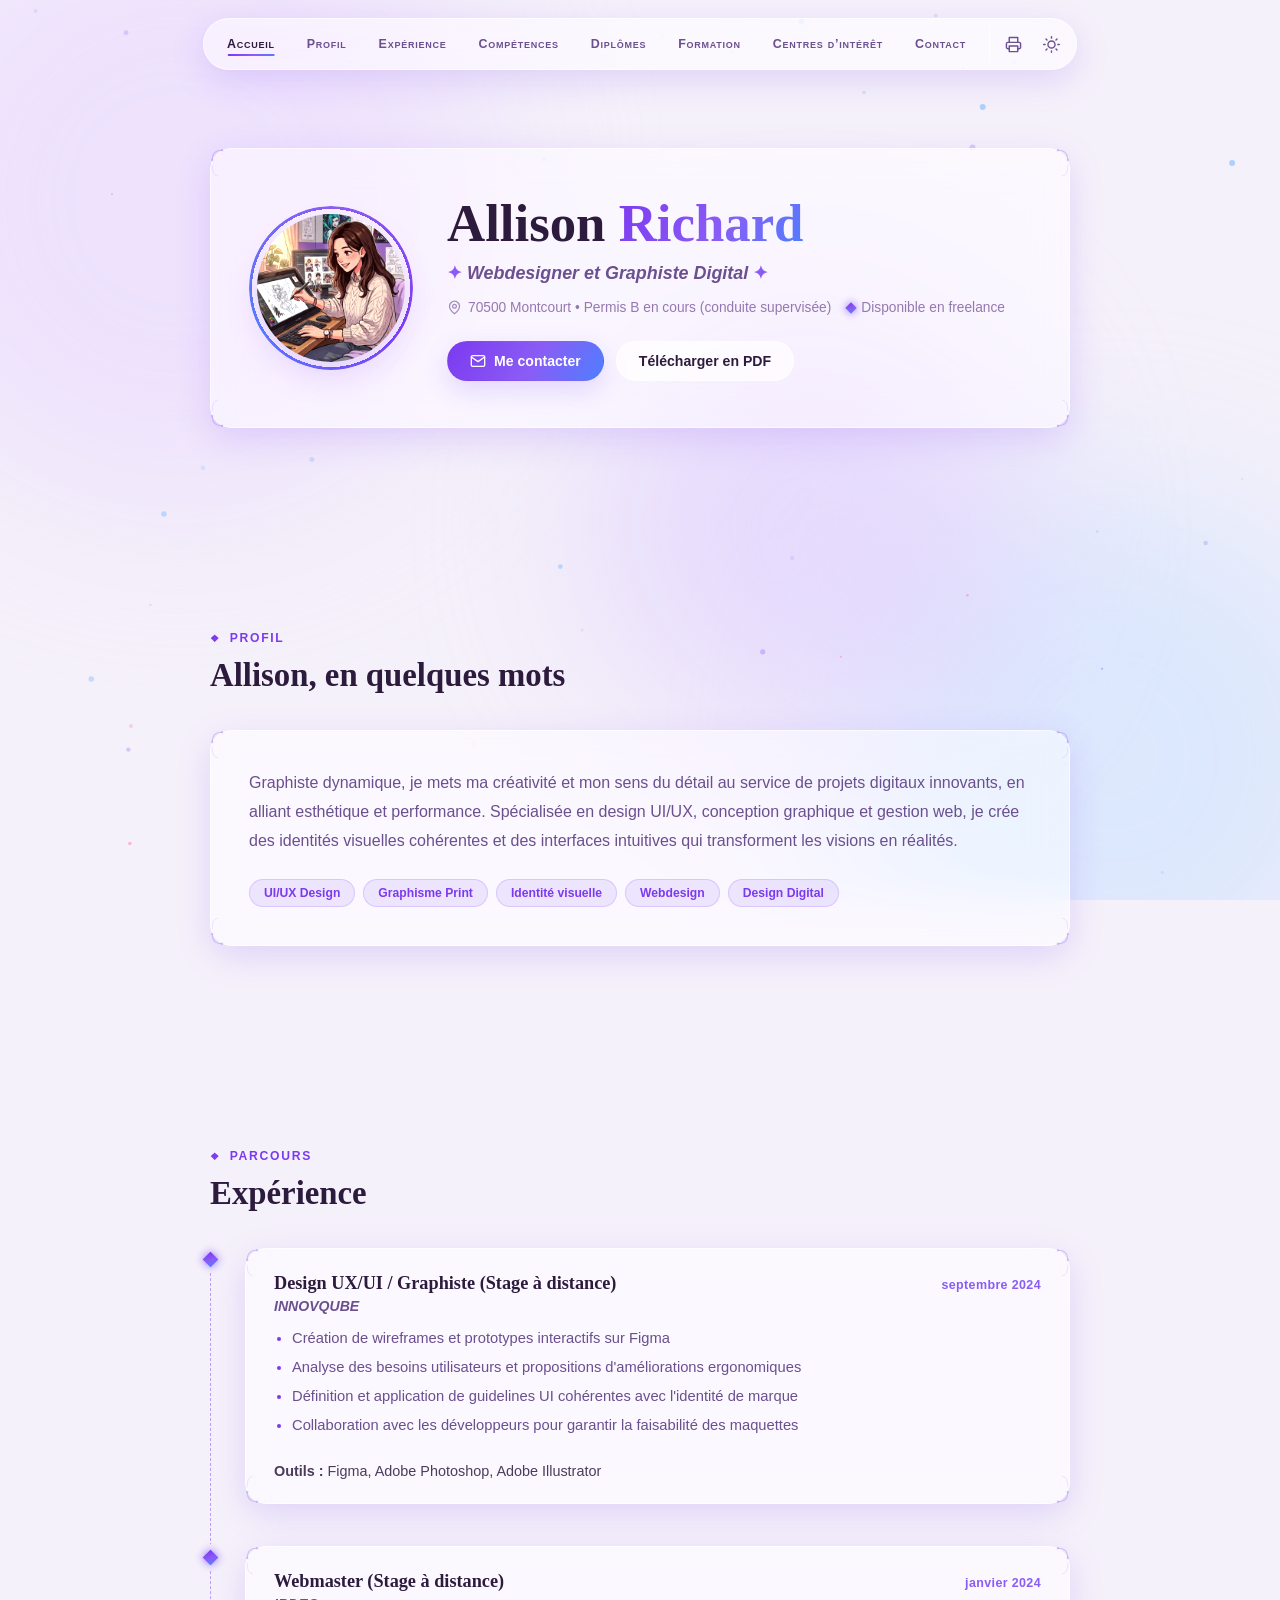
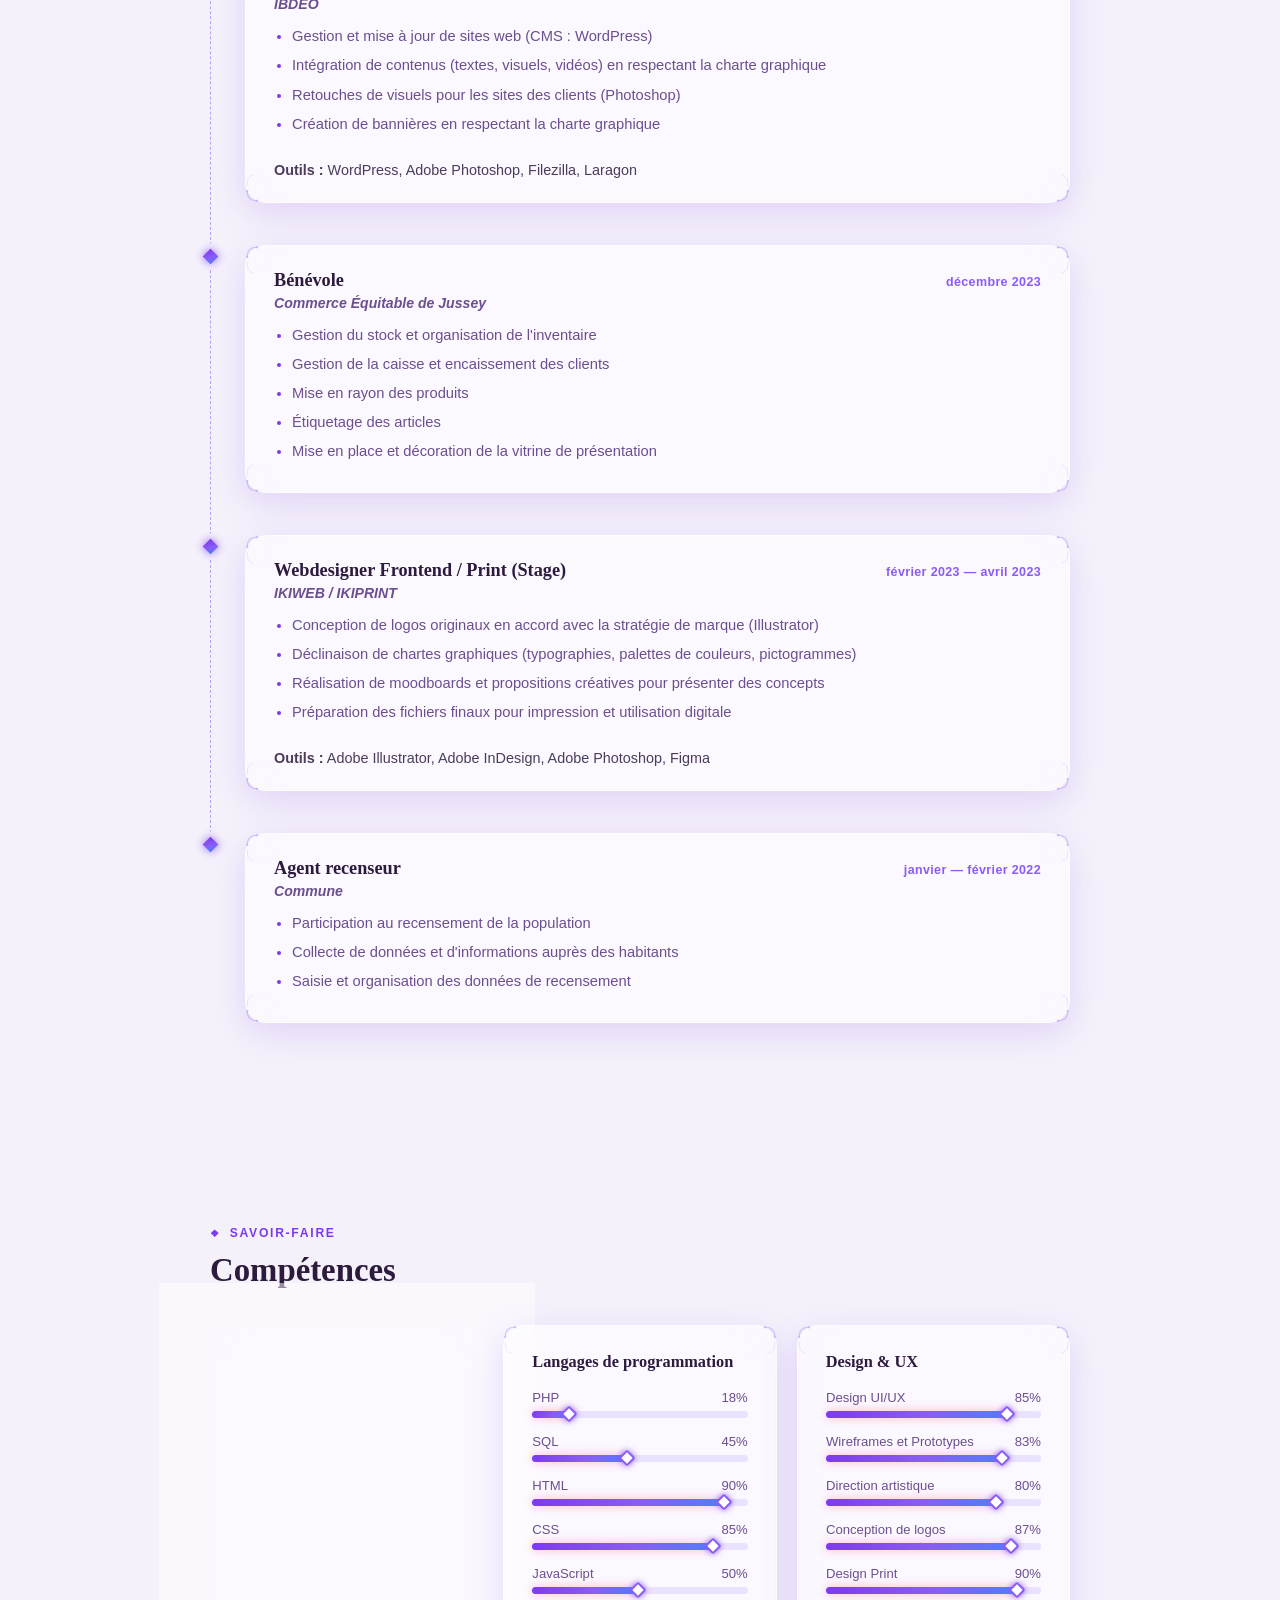
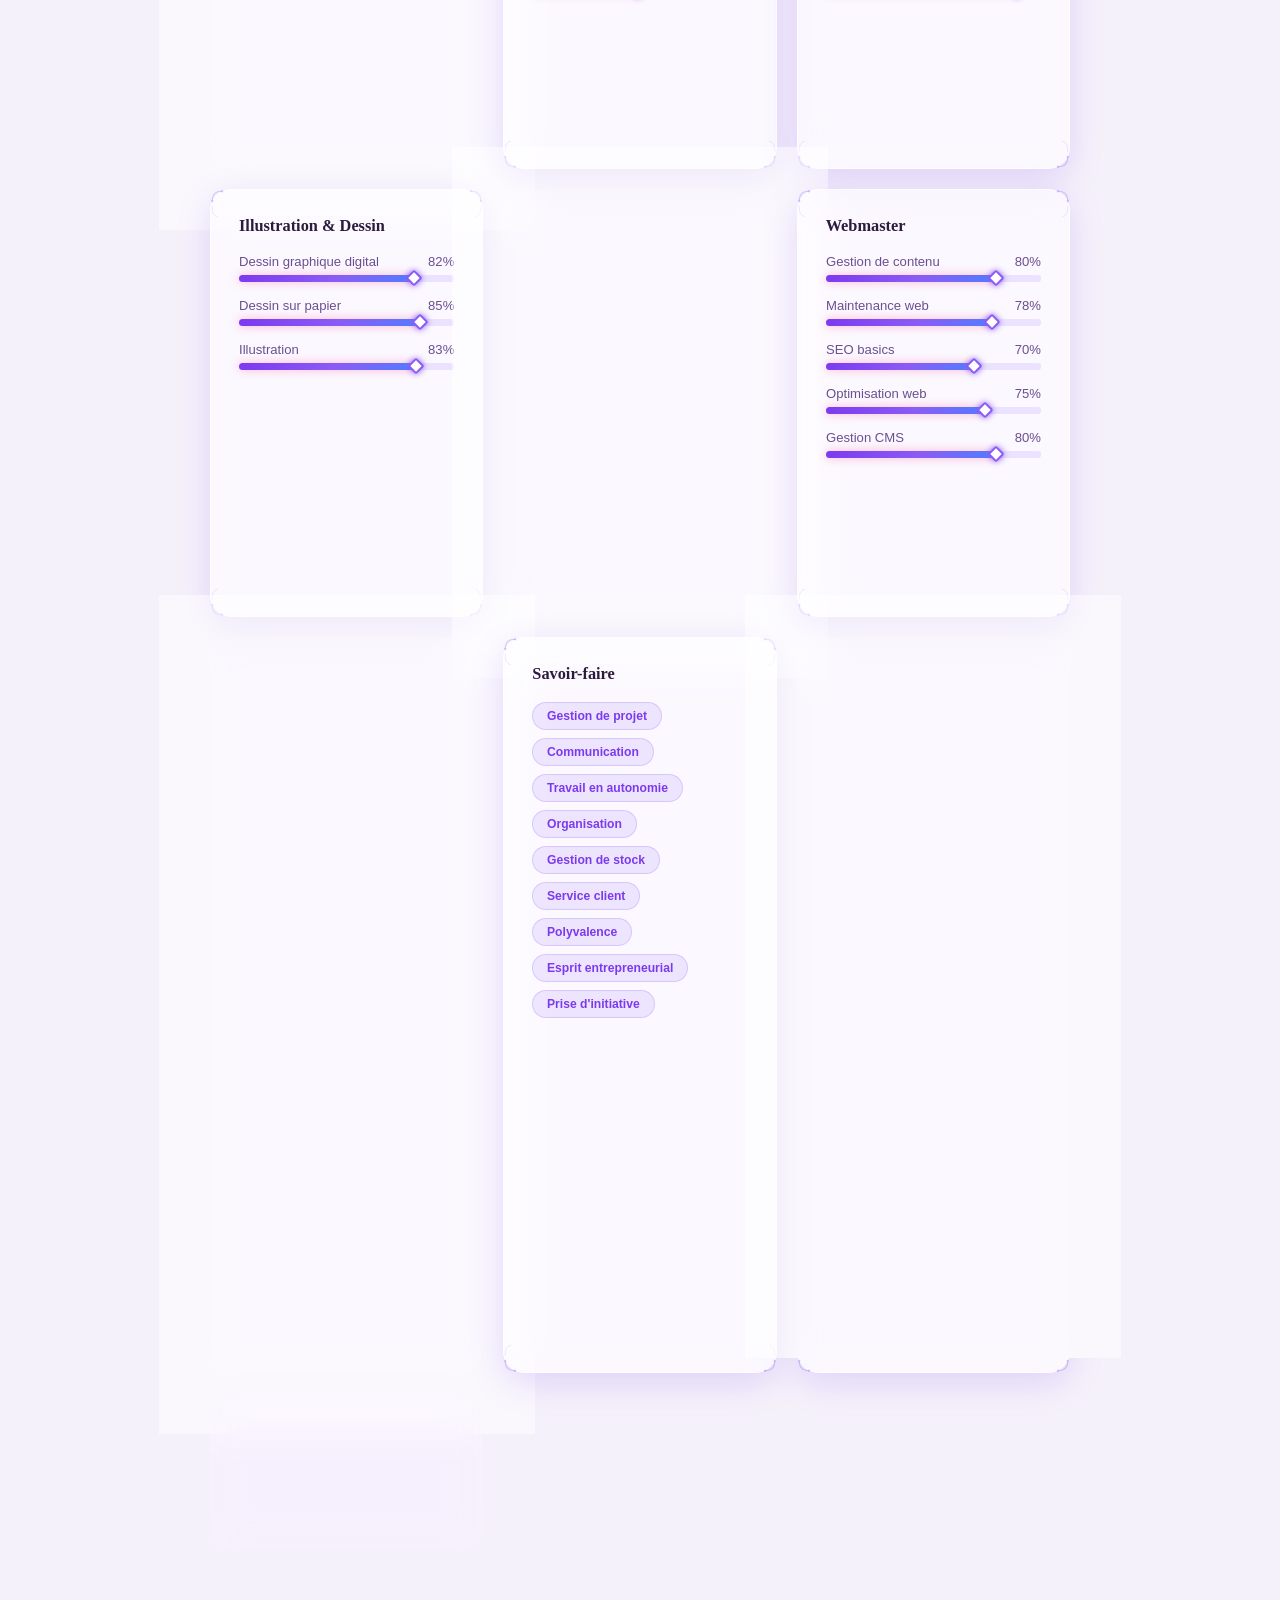
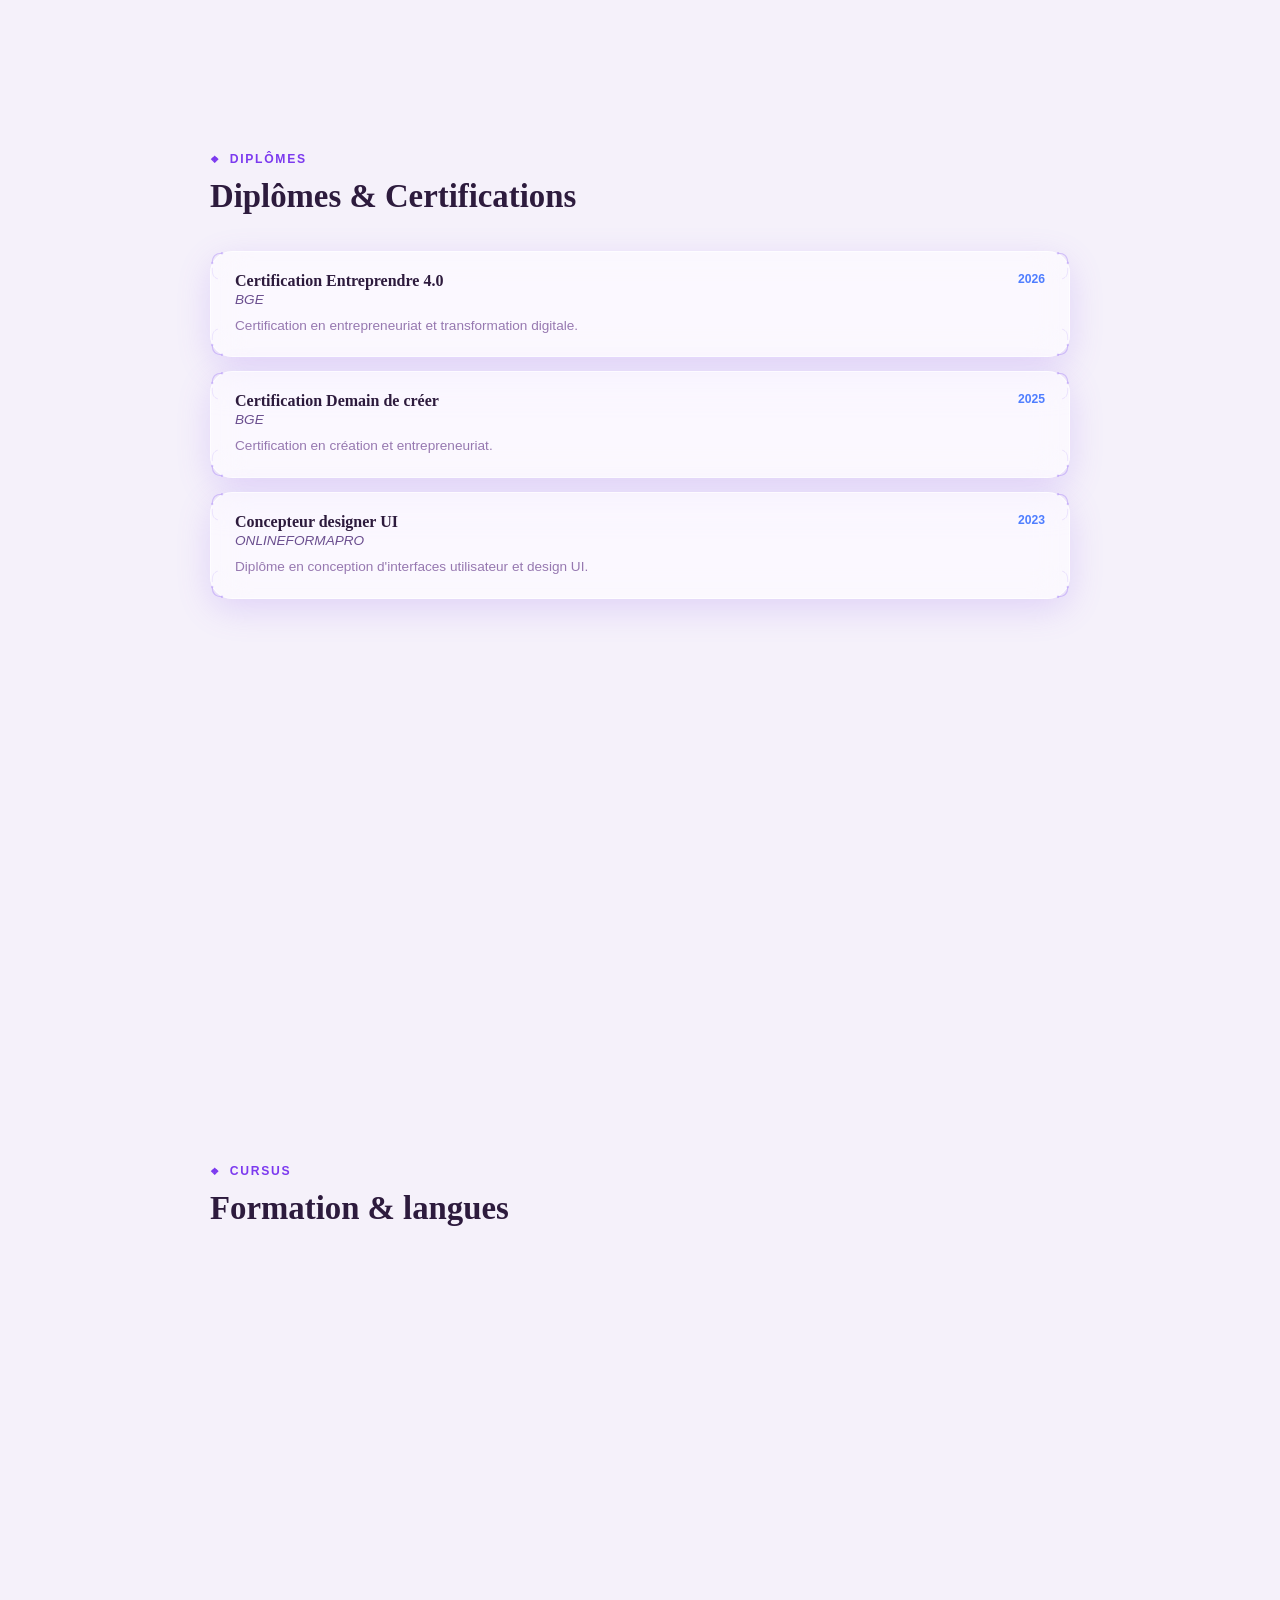
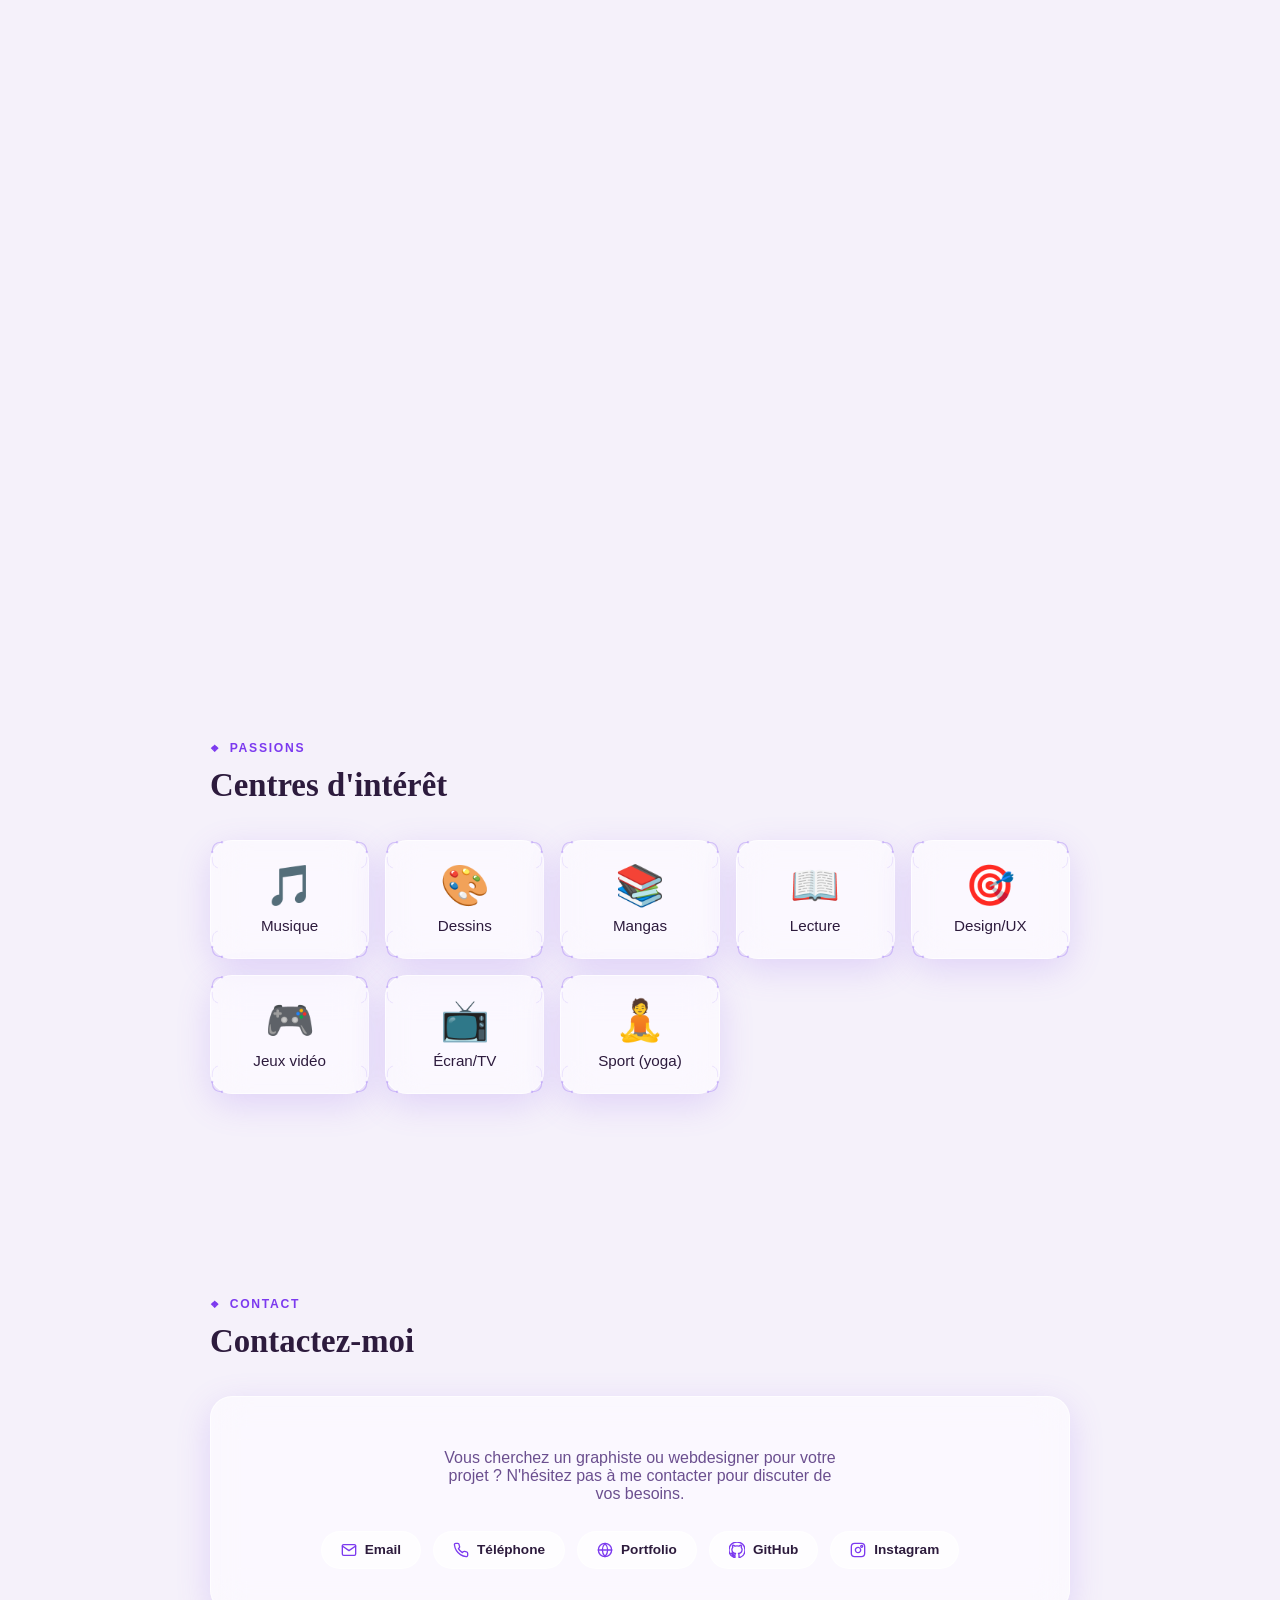
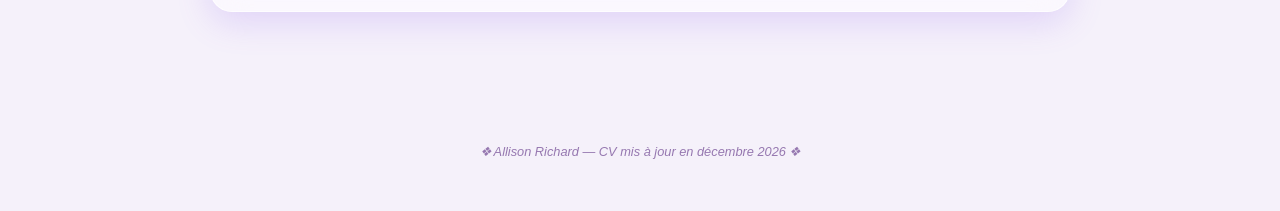
==== CV3/index.html @ 782734fe "Convertir CV3 de sous-module en fichiers normaux Co-Authored-By: Claude Haiku 4.5 <noreply@anthropic" ====
<!DOCTYPE html>
<html lang="fr">
<head>
<meta charset="UTF-8" />
<meta name="viewport" content="width=device-width, initial-scale=1" />
<title>CV — Webdesigner &amp; Graphiste</title>
<link rel="stylesheet" href="style.css" />

<!--
  ============================================================
  COMMENT MODIFIER CE CV
  ============================================================
  Le contenu (nom, titre, expériences, compétences, etc.) se
  trouve dans script.js, tout en haut, dans l'objet CV_DATA.
  Il suffit de remplacer le texte entre guillemets " ".
  Ce fichier index.html ne contient que la structure ;
  les styles sont dans style.css et le comportement dans script.js.
  ============================================================
-->
</head>
<body>

<!-- Motif d'ornement de coin, réutilisé sur chaque panneau -->
<svg width="0" height="0" style="position:absolute" aria-hidden="true">
  <defs>
    <symbol id="flourish" viewBox="0 0 40 40">
      <path d="M3 16 C3 7 7 3 16 3" fill="none" stroke="currentColor" stroke-width="1.4" stroke-linecap="round"></path>
      <path d="M3 23 C3 31 4 35 10 37" fill="none" stroke="currentColor" stroke-width="1" stroke-linecap="round" opacity="0.6"></path>
      <circle cx="16" cy="3" r="1.6" fill="currentColor"></circle>
      <circle cx="3" cy="16" r="1.6" fill="currentColor"></circle>
    </symbol>
  </defs>
</svg>

<div class="bg-scene" aria-hidden="true">
  <div class="blob b1"></div>
  <div class="blob b2"></div>
  <div class="blob b3"></div>
  <canvas id="motes"></canvas>
</div>

<div class="topbar glass">
  <nav aria-label="Navigation du CV">
    <a href="#accueil">Accueil</a>
    <a href="#apropos">Profil</a>
    <a href="#experience">Expérience</a>
    <a href="#competences">Compétences</a>
    <a href="#diplomes">Diplômes</a>
    <a href="#formation">Formation</a>
    <a href="#interets">Centres d’intérêt</a>
    <a href="#contact">Contact</a>
  </nav>
  <div class="tools">
    <button class="icon-btn" id="printBtn" type="button" aria-label="Imprimer / exporter en PDF" title="Imprimer / PDF">
      <svg viewBox="0 0 24 24" fill="none" stroke="currentColor" stroke-width="2" stroke-linecap="round" stroke-linejoin="round"><polyline points="6 9 6 2 18 2 18 9"></polyline><path d="M6 18H4a2 2 0 0 1-2-2v-5a2 2 0 0 1 2-2h16a2 2 0 0 1 2 2v5a2 2 0 0 1-2 2h-2"></path><rect x="6" y="14" width="12" height="8"></rect></svg>
    </button>
    <button class="icon-btn" id="themeBtn" type="button" aria-label="Changer de thème" title="Thème clair / sombre">
      <svg viewBox="0 0 24 24" fill="none" stroke="currentColor" stroke-width="2" stroke-linecap="round" stroke-linejoin="round"><circle cx="12" cy="12" r="5"></circle><line x1="12" y1="1" x2="12" y2="3"></line><line x1="12" y1="21" x2="12" y2="23"></line><line x1="4.22" y1="4.22" x2="5.64" y2="5.64"></line><line x1="18.36" y1="18.36" x2="19.78" y2="19.78"></line><line x1="1" y1="12" x2="3" y2="12"></line><line x1="21" y1="12" x2="23" y2="12"></line><line x1="4.22" y1="19.78" x2="5.64" y2="18.36"></line><line x1="18.36" y1="5.64" x2="19.78" y2="4.22"></line></svg>
    </button>
  </div>
</div>

<main>
  <section id="accueil">
    <div class="hero glass panel" data-reveal></div>
  </section>

  <section id="apropos">
    <p class="eyebrow">Profil</p>
    <h2 class="section-title" id="apropos-title"></h2>
    <div class="about-card glass panel" data-reveal></div>
  </section>

  <section id="experience">
    <p class="eyebrow">Parcours</p>
    <h2 class="section-title">Expérience</h2>
    <div class="timeline" id="experience-list"></div>
  </section>

  <section id="competences">
    <p class="eyebrow">Savoir-faire</p>
    <h2 class="section-title">Compétences</h2>
    <div class="skills-grid" id="skills-grid"></div>
  </section>

  <section id="diplomes">
    <p class="eyebrow">Diplômes</p>
    <h2 class="section-title">Diplômes &amp; Certifications</h2>
    <div id="diplomes-list"></div>
  </section>

  <section id="formation">
    <p class="eyebrow">Cursus</p>
    <h2 class="section-title">Formation &amp; langues</h2>
    <div class="twocol">
      <div id="education-list"></div>
      <div class="lang-card glass panel" data-reveal id="lang-list"></div>
    </div>
  </section>

  <section id="interets">
    <p class="eyebrow">Passions</p>
    <h2 class="section-title">Centres d'intérêt</h2>
    <div class="interets-grid" id="interets-list"></div>
  </section>

  <section id="contact">
    <p class="eyebrow">Contact</p>
    <h2 class="section-title" id="contact-title"></h2>
    <div class="contact-card glass panel" data-reveal>
      <p id="contact-sub"></p>
      <div class="contact-grid" id="contact-grid"></div>
    </div>
  </section>
</main>

<footer id="footer-text"></footer>

<a href="#accueil" id="scrollTopBtn" class="scroll-top glass" aria-label="Retour en haut de page" title="Retour en haut">
  <svg viewBox="0 0 24 24" fill="none" stroke="currentColor" stroke-width="2" stroke-linecap="round" stroke-linejoin="round"><line x1="12" y1="19" x2="12" y2="5"></line><polyline points="5 12 12 5 19 12"></polyline></svg>
</a>

<script src="script.js"></script>
</body>
</html>
---- CV3/style.css ----
/* ============================================================
   CV3 — glassmorphism façon écran de personnage (RPG élégant),
   ciel peint crépusculaire, ornements filigranés.
   Même famille de couleurs rose / bleu / violet que le CV
   d'origine, thèmes clair (aube) et sombre (crépuscule).
   ============================================================ */

* { box-sizing: border-box; }
html { scroll-behavior: smooth; }
@media (prefers-reduced-motion: reduce) {
  html { scroll-behavior: auto; }
  * { animation-duration: 0.01ms !important; animation-iteration-count: 1 !important; transition-duration: 0.01ms !important; }
}

:root {
  --font-display: "Bodoni MT", "Didot", "Big Caslon", "Georgia", "Times New Roman", serif;
  --font-body: "Segoe UI", "Optima", "Candara", "Helvetica Neue", sans-serif;

  --bg-base: #f5f1fa;
  --bg-blob-pink: #e8d5ff;
  --bg-blob-blue: #c8e0ff;
  --bg-blob-violet: #dcc9ff;

  --glass-bg: rgba(255, 255, 255, 0.5);
  --glass-bg-strong: rgba(255, 255, 255, 0.72);
  --glass-border: rgba(255, 255, 255, 0.65);
  --glass-shadow: rgba(138, 92, 245, 0.2);
  --ornament: rgba(138, 92, 245, 0.55);

  --text: #2d1b3d;
  --text-soft: #6b4f8f;
  --text-faint: #9678b0;

  --accent-pink: #8a5cf5;
  --accent-violet: #7c3aef;
  --accent-blue: #4f7eff;

  --accent-grad: linear-gradient(120deg, var(--accent-violet), var(--accent-pink) 55%, var(--accent-blue));
  --radius-lg: 22px;
  --radius-md: 14px;
}

@media (prefers-color-scheme: dark) {
  :root {
    --bg-base: #0f0a1a;
    --bg-blob-pink: #4a2d6b;
    --bg-blob-blue: #1a3d6b;
    --bg-blob-violet: #382d5c;

    --glass-bg: rgba(28, 17, 46, 0.55);
    --glass-bg-strong: rgba(32, 20, 52, 0.78);
    --glass-border: rgba(255, 255, 255, 0.14);
    --glass-shadow: rgba(138, 92, 245, 0.3);
    --ornament: rgba(200, 150, 255, 0.42);

    --text: #f3ecff;
    --text-soft: #d4c0e8;
    --text-faint: #9d8bb5;

    --accent-pink: #c99fff;
    --accent-violet: #d48eff;
    --accent-blue: #7ea3ff;
  }
}

:root[data-theme="dark"] {
  --bg-base: #0f0a1a; --bg-blob-pink: #4a2d6b; --bg-blob-blue: #1a3d6b; --bg-blob-violet: #382d5c;
  --glass-bg: rgba(28, 17, 46, 0.55); --glass-bg-strong: rgba(32, 20, 52, 0.78);
  --glass-border: rgba(255, 255, 255, 0.14); --glass-shadow: rgba(138, 92, 245, 0.3);
  --ornament: rgba(200, 150, 255, 0.42);
  --text: #f3ecff; --text-soft: #d4c0e8; --text-faint: #9d8bb5;
  --accent-pink: #c99fff; --accent-violet: #d48eff; --accent-blue: #7ea3ff;
}

:root[data-theme="light"] {
  --bg-base: #f5f1fa; --bg-blob-pink: #e8d5ff; --bg-blob-blue: #c8e0ff; --bg-blob-violet: #dcc9ff;
  --glass-bg: rgba(255, 255, 255, 0.5); --glass-bg-strong: rgba(255, 255, 255, 0.72);
  --glass-border: rgba(255, 255, 255, 0.65); --glass-shadow: rgba(138, 92, 245, 0.2);
  --ornament: rgba(138, 92, 245, 0.55);
  --text: #2d1b3d; --text-soft: #6b4f8f; --text-faint: #9678b0;
  --accent-pink: #8a5cf5; --accent-violet: #7c3aef; --accent-blue: #4f7eff;
}

body {
  margin: 0;
  font-family: var(--font-body);
  color: var(--text);
  background: var(--bg-base);
  -webkit-font-smoothing: antialiased;
  overflow-x: hidden;
}

h1, h2, h3 { font-family: var(--font-display); text-wrap: balance; margin: 0; }
p { margin: 0; }
a { color: inherit; }
::selection { background: var(--accent-pink); color: #fff; }

/* ---------- Fond : ciel peint + particules ---------- */
.bg-scene { position: fixed; inset: 0; z-index: -2; overflow: hidden; }
.blob { position: absolute; border-radius: 50%; filter: blur(85px); opacity: 0.55; animation: float 26s ease-in-out infinite; }
.blob.b1 { width: 48vw; height: 48vw; background: var(--bg-blob-pink); top: -12%; left: -10%; animation-duration: 30s; }
.blob.b2 { width: 42vw; height: 42vw; background: var(--bg-blob-blue); bottom: -14%; right: -8%; animation-duration: 34s; animation-delay: -8s; }
.blob.b3 { width: 34vw; height: 34vw; background: var(--bg-blob-violet); top: 34%; right: 20%; animation-duration: 28s; animation-delay: -14s; }
@keyframes float {
  0%, 100% { transform: translate(0, 0) scale(1); }
  33% { transform: translate(4%, 5%) scale(1.07); }
  66% { transform: translate(-4%, -3%) scale(0.96); }
}
#motes { position: absolute; inset: 0; opacity: 0.75; }

/* ---------- Verre commun ---------- */
.glass {
  background: var(--glass-bg);
  border: 1px solid var(--glass-border);
  border-radius: var(--radius-lg);
  backdrop-filter: blur(18px) saturate(150%);
  -webkit-backdrop-filter: blur(18px) saturate(150%);
  box-shadow: 0 10px 34px var(--glass-shadow);
}

/* ---------- Ornements de coin (filigrane) ---------- */
.panel { position: relative; }
.corner { position: absolute; width: 30px; height: 30px; color: var(--ornament); opacity: 0.55; pointer-events: none; transition: opacity 0.3s ease, color 0.3s ease; }
.panel:hover .corner { opacity: 0.95; color: var(--accent-pink); }
.corner-tl { top: -1px; left: -1px; }
.corner-tr { top: -1px; right: -1px; transform: scaleX(-1); }
.corner-bl { bottom: -1px; left: -1px; transform: scaleY(-1); }
.corner-br { bottom: -1px; right: -1px; transform: scale(-1, -1); }

/* ---------- Navigation ---------- */
.topbar {
  position: fixed; top: 18px; left: 50%; transform: translateX(-50%); z-index: 50;
  display: flex; align-items: center; gap: 4px; padding: 8px; border-radius: 999px;
  max-width: calc(100vw - 24px);
}
.topbar nav { display: flex; gap: 2px; overflow-x: auto; scrollbar-width: none; }
.topbar nav::-webkit-scrollbar { display: none; }
.topbar a {
  text-decoration: none;
  font-size: 0.78rem;
  font-weight: 600;
  letter-spacing: 0.06em;
  font-variant: small-caps;
  color: var(--text-soft);
  padding: 8px 15px;
  border-radius: 999px;
  white-space: nowrap;
  position: relative;
  transition: color 0.2s ease;
}
.topbar a::after {
  content: "";
  position: absolute; left: 50%; bottom: 3px; width: 0; height: 2px;
  background: var(--accent-grad);
  transform: translateX(-50%);
  transition: width 0.25s ease;
  border-radius: 2px;
}
.topbar a:hover, .topbar a.active { color: var(--text); }
.topbar a:hover::after, .topbar a.active::after { width: 60%; }
.topbar .tools { display: flex; gap: 4px; padding-left: 6px; margin-left: 4px; border-left: 1px solid var(--glass-border); }

.icon-btn {
  display: inline-flex; align-items: center; justify-content: center;
  width: 34px; height: 34px; border-radius: 50%; border: none;
  background: transparent; color: var(--text-soft); cursor: pointer;
  transition: background 0.2s ease, color 0.2s ease, transform 0.15s ease;
}
.icon-btn:hover { background: rgba(255, 95, 168, 0.14); color: var(--accent-pink); }
.icon-btn:active { transform: scale(0.92); }
.icon-btn svg { width: 17px; height: 17px; }

main { max-width: 900px; margin: 0 auto; padding: 0 20px; }
section { padding: 100px 0; }
section:first-of-type { padding-top: 148px; }

.eyebrow {
  display: inline-flex; align-items: center; gap: 9px;
  font-size: 0.76rem; font-weight: 700; letter-spacing: 0.14em; text-transform: uppercase;
  color: var(--accent-violet); margin-bottom: 12px;
}
.eyebrow::before { content: "❖"; font-size: 0.85em; }

.section-title { font-size: clamp(1.55rem, 2.6vw, 2.05rem); font-weight: 700; margin-bottom: 36px; }

/* ---------- Hero ---------- */
.hero { display: grid; grid-template-columns: auto 1fr; gap: 42px; align-items: center; padding: 46px; }

.avatar-frame { position: relative; width: 148px; height: 148px; flex-shrink: 0; }
.avatar-ring {
  position: absolute; inset: -8px; border-radius: 50%;
  background: conic-gradient(from 0deg, var(--accent-pink), var(--accent-violet), var(--accent-blue), var(--accent-pink));
  animation: spin 14s linear infinite;
  -webkit-mask: radial-gradient(farthest-side, transparent calc(100% - 3px), #000 calc(100% - 3px));
  mask: radial-gradient(farthest-side, transparent calc(100% - 3px), #000 calc(100% - 3px));
}
@keyframes spin { to { transform: rotate(360deg); } }
.avatar {
  position: absolute; inset: 0; border-radius: 50%;
  width: 100%; height: 100%;
  display: block;
  object-fit: cover;
  object-position: center 30%;
  image-rendering: -webkit-optimize-contrast;
  image-rendering: crisp-edges;
  filter: brightness(1.05) contrast(1.1);
  box-shadow: 0 14px 32px var(--glass-shadow), inset 0 0 0 3px rgba(255, 255, 255, 0.35);
}

.hero-name {
  font-size: clamp(2.1rem, 5vw, 3.3rem);
  font-weight: 700;
  line-height: 1.08;
  opacity: 0;
  transform: translateY(10px) scale(0.98);
  animation: reveal-title 0.9s 0.15s ease forwards;
}
@keyframes reveal-title { to { opacity: 1; transform: translateY(0) scale(1); } }
.hero-name .accent { background: var(--accent-grad); -webkit-background-clip: text; background-clip: text; color: transparent; }

.hero-title {
  font-size: clamp(0.95rem, 1.9vw, 1.12rem);
  color: var(--text-soft);
  font-weight: 600;
  font-style: italic;
  margin-top: 10px;
}
.hero-title::before { content: "✦ "; color: var(--accent-pink); font-style: normal; }
.hero-title::after { content: " ✦"; color: var(--accent-pink); font-style: normal; }

.hero-meta { display: flex; flex-wrap: wrap; gap: 16px; margin-top: 16px; font-size: 0.86rem; color: var(--text-faint); }
.hero-meta span { display: inline-flex; align-items: center; gap: 6px; }
.hero-meta svg { width: 15px; height: 15px; opacity: 0.85; }
.status-diamond { width: 8px; height: 8px; background: var(--accent-grad); transform: rotate(45deg); display: inline-block; box-shadow: 0 0 8px var(--accent-pink); }

.hero-actions { display: flex; flex-wrap: wrap; gap: 12px; margin-top: 26px; }

.btn {
  display: inline-flex; align-items: center; gap: 8px;
  padding: 11px 22px; border-radius: 999px;
  font-size: 0.88rem; font-weight: 600; text-decoration: none; cursor: pointer; white-space: nowrap;
  border: 1px solid transparent;
  transition: transform 0.18s ease, box-shadow 0.18s ease, filter 0.18s ease;
}
.btn:hover { transform: translateY(-2px); }
.btn svg { width: 16px; height: 16px; flex-shrink: 0; }
.btn-primary { background: var(--accent-grad); color: #fff; box-shadow: 0 10px 26px var(--glass-shadow); }
.btn-primary:hover { filter: brightness(1.06); }
.btn-ghost { background: var(--glass-bg-strong); border-color: var(--glass-border); color: var(--text); }

@media (max-width: 640px) {
  .hero { grid-template-columns: 1fr; text-align: center; padding: 36px 24px; }
  .avatar-frame { margin: 0 auto; }
  .hero-title::before, .hero-title::after { display: inline; }
  .hero-meta, .hero-actions { justify-content: center; }
}

/* ---------- À propos ---------- */
.about-card { padding: 38px; }
.about-card p { color: var(--text-soft); line-height: 1.8; font-size: 1rem; }
.about-tags { display: flex; flex-wrap: wrap; gap: 8px; margin-top: 24px; }
.tag {
  font-size: 0.76rem; font-weight: 600; padding: 6px 14px; border-radius: 999px;
  background: rgba(138, 92, 245, 0.12); color: var(--accent-violet);
  border: 1px solid rgba(138, 92, 245, 0.22);
}

/* ---------- Expérience (journal de quêtes) ---------- */
.timeline { display: flex; flex-direction: column; }
.tl-item { position: relative; padding: 0 0 42px 34px; border-left: 1px dashed var(--ornament); }
.tl-item:last-child { border-color: transparent; padding-bottom: 0; }
.tl-dot {
  position: absolute; left: -6px; top: 6px; width: 11px; height: 11px;
  background: var(--accent-grad); transform: rotate(45deg);
  box-shadow: 0 0 10px var(--accent-pink), 0 0 0 4px var(--bg-base);
}
.tl-card { padding: 24px 28px; }
.tl-head { display: flex; flex-wrap: wrap; justify-content: space-between; align-items: baseline; gap: 8px 16px; margin-bottom: 4px; }
.tl-role { font-family: var(--font-display); font-size: 1.14rem; font-weight: 700; }
.tl-period { font-size: 0.78rem; font-weight: 700; letter-spacing: 0.03em; color: var(--accent-pink); font-variant-numeric: tabular-nums; white-space: nowrap; }
.tl-company { font-size: 0.88rem; color: var(--text-soft); font-weight: 600; font-style: italic; margin-bottom: 12px; }
.tl-points { margin: 0; padding-left: 18px; color: var(--text-soft); font-size: 0.92rem; line-height: 1.7; }
.tl-points li { margin-bottom: 4px; }
.tl-points li::marker { color: var(--accent-violet); }

/* ---------- Compétences (jauges) ---------- */
.skills-grid { display: grid; grid-template-columns: repeat(auto-fit, minmax(240px, 1fr)); gap: 20px; }
.skill-card { padding: 26px 28px; }
.skill-card h3 { font-size: 1.02rem; font-weight: 700; margin-bottom: 18px; }
.skill-row { margin-bottom: 16px; }
.skill-row:last-child { margin-bottom: 0; }
.skill-row-top { display: flex; justify-content: space-between; font-size: 0.82rem; margin-bottom: 6px; color: var(--text-soft); }
.skill-bar { height: 7px; border-radius: 999px; background: rgba(138, 92, 245, 0.14); overflow: visible; position: relative; }
.skill-bar-fill {
  height: 100%; border-radius: 999px; background: var(--accent-grad);
  width: 0%; position: relative;
  box-shadow: 0 0 10px rgba(255, 95, 168, 0.45);
  transition: width 1.2s cubic-bezier(.2,.8,.2,1);
}
.skill-bar-fill::after {
  content: ""; position: absolute; right: -4px; top: 50%;
  width: 8px; height: 8px; background: #fff; border: 2px solid var(--accent-pink);
  transform: translateY(-50%) rotate(45deg); border-radius: 2px;
  box-shadow: 0 0 6px var(--accent-pink);
}
.soft-tags { display: flex; flex-wrap: wrap; gap: 8px; }

/* ---------- Formation & langues ---------- */
.twocol { display: grid; grid-template-columns: 1.4fr 1fr; gap: 20px; align-items: start; }
@media (max-width: 760px) { .twocol { grid-template-columns: 1fr; } }

.edu-item { padding: 20px 24px; margin-bottom: 14px; }
.edu-item:last-child { margin-bottom: 0; }
.edu-top { display: flex; justify-content: space-between; gap: 12px; flex-wrap: wrap; }
.edu-degree { font-family: var(--font-display); font-weight: 700; font-size: 1rem; }
.edu-period { font-size: 0.76rem; color: var(--accent-blue); font-weight: 700; font-variant-numeric: tabular-nums; white-space: nowrap; }
.edu-school { font-size: 0.85rem; color: var(--text-soft); font-style: italic; margin-top: 2px; }
.edu-detail { font-size: 0.85rem; color: var(--text-faint); margin-top: 8px; line-height: 1.6; }

.lang-card { padding: 26px; }
.lang-row { display: flex; justify-content: space-between; align-items: center; padding: 10px 0; border-bottom: 1px dashed var(--glass-border); font-size: 0.9rem; }
.lang-row:last-child { border-bottom: none; }
.lang-level { font-size: 0.76rem; color: var(--text-faint); font-style: italic; }

/* ---------- Contact ---------- */
.contact-card { padding: 42px; text-align: center; }
.contact-card p { color: var(--text-soft); max-width: 46ch; margin: 10px auto 0; }
.contact-grid { display: flex; flex-wrap: wrap; justify-content: center; gap: 12px; margin-top: 28px; }
.contact-pill {
  display: inline-flex; align-items: center; gap: 8px; padding: 10px 19px; border-radius: 999px;
  background: var(--glass-bg-strong); border: 1px solid var(--glass-border);
  text-decoration: none; font-size: 0.85rem; font-weight: 600; color: var(--text);
  transition: transform 0.18s ease, box-shadow 0.18s ease, border-color 0.18s ease;
}
.contact-pill:hover { transform: translateY(-2px); box-shadow: 0 10px 24px var(--glass-shadow); border-color: var(--accent-pink); }
.contact-pill svg { width: 16px; height: 16px; color: var(--accent-violet); }

footer { text-align: center; padding: 32px 20px 52px; font-size: 0.8rem; font-style: italic; color: var(--text-faint); }

/* ---------- Reveal au scroll ---------- */
[data-reveal] { opacity: 0; transform: translateY(18px); transition: opacity 0.7s ease, transform 0.7s ease; }
[data-reveal].is-visible { opacity: 1; transform: translateY(0); }

/* ---------- Retour en haut ---------- */
.scroll-top {
  position: fixed;
  right: 24px;
  bottom: 24px;
  z-index: 45;
  width: 46px;
  height: 46px;
  border-radius: 50%;
  display: flex;
  align-items: center;
  justify-content: center;
  color: var(--text-soft);
  text-decoration: none;
  opacity: 0;
  transform: translateY(12px);
  pointer-events: none;
  transition: opacity 0.25s ease, transform 0.25s ease, color 0.2s ease;
}
.scroll-top.visible { opacity: 1; transform: translateY(0); pointer-events: auto; }
.scroll-top:hover { color: var(--accent-pink); }
.scroll-top svg { width: 20px; height: 20px; }

/* ---------- Centres d'intérêt ---------- */
.interets-grid { display: grid; grid-template-columns: repeat(auto-fit, minmax(140px, 1fr)); gap: 16px; }
.interet-card {
  display: flex;
  flex-direction: column;
  align-items: center;
  justify-content: center;
  gap: 12px;
  padding: 24px 16px;
  text-align: center;
  transition: transform 0.2s ease, box-shadow 0.2s ease;
}
.interet-card:hover {
  transform: translateY(-4px);
  box-shadow: 0 8px 20px rgba(138, 92, 245, 0.25);
}
.interet-icon {
  font-size: 40px;
  line-height: 1;
  color: var(--accent-violet);
}
.interet-label { font-size: 0.95em; font-weight: 500; color: var(--text); }

/* ---------- Impression ---------- */
@media print {
  .topbar, .bg-scene { display: none; }
  .scroll-top { display: none; }
  body { background: #fff; color: #2a1730; }
  section { padding: 18px 0; }
  section:first-of-type { padding-top: 0; }
  .glass { background: #fff !important; backdrop-filter: none !important; -webkit-backdrop-filter: none !important; border: 1px solid #ecd9ea !important; box-shadow: none !important; }
  .corner { display: none; }
  .hero-actions { display: none; }
  .hero-name { opacity: 1 !important; transform: none !important; animation: none !important; }
  .avatar-ring { animation: none !important; }
  [data-reveal] { opacity: 1 !important; transform: none !important; }
  a { text-decoration: none; }
  main { max-width: 100%; }
}
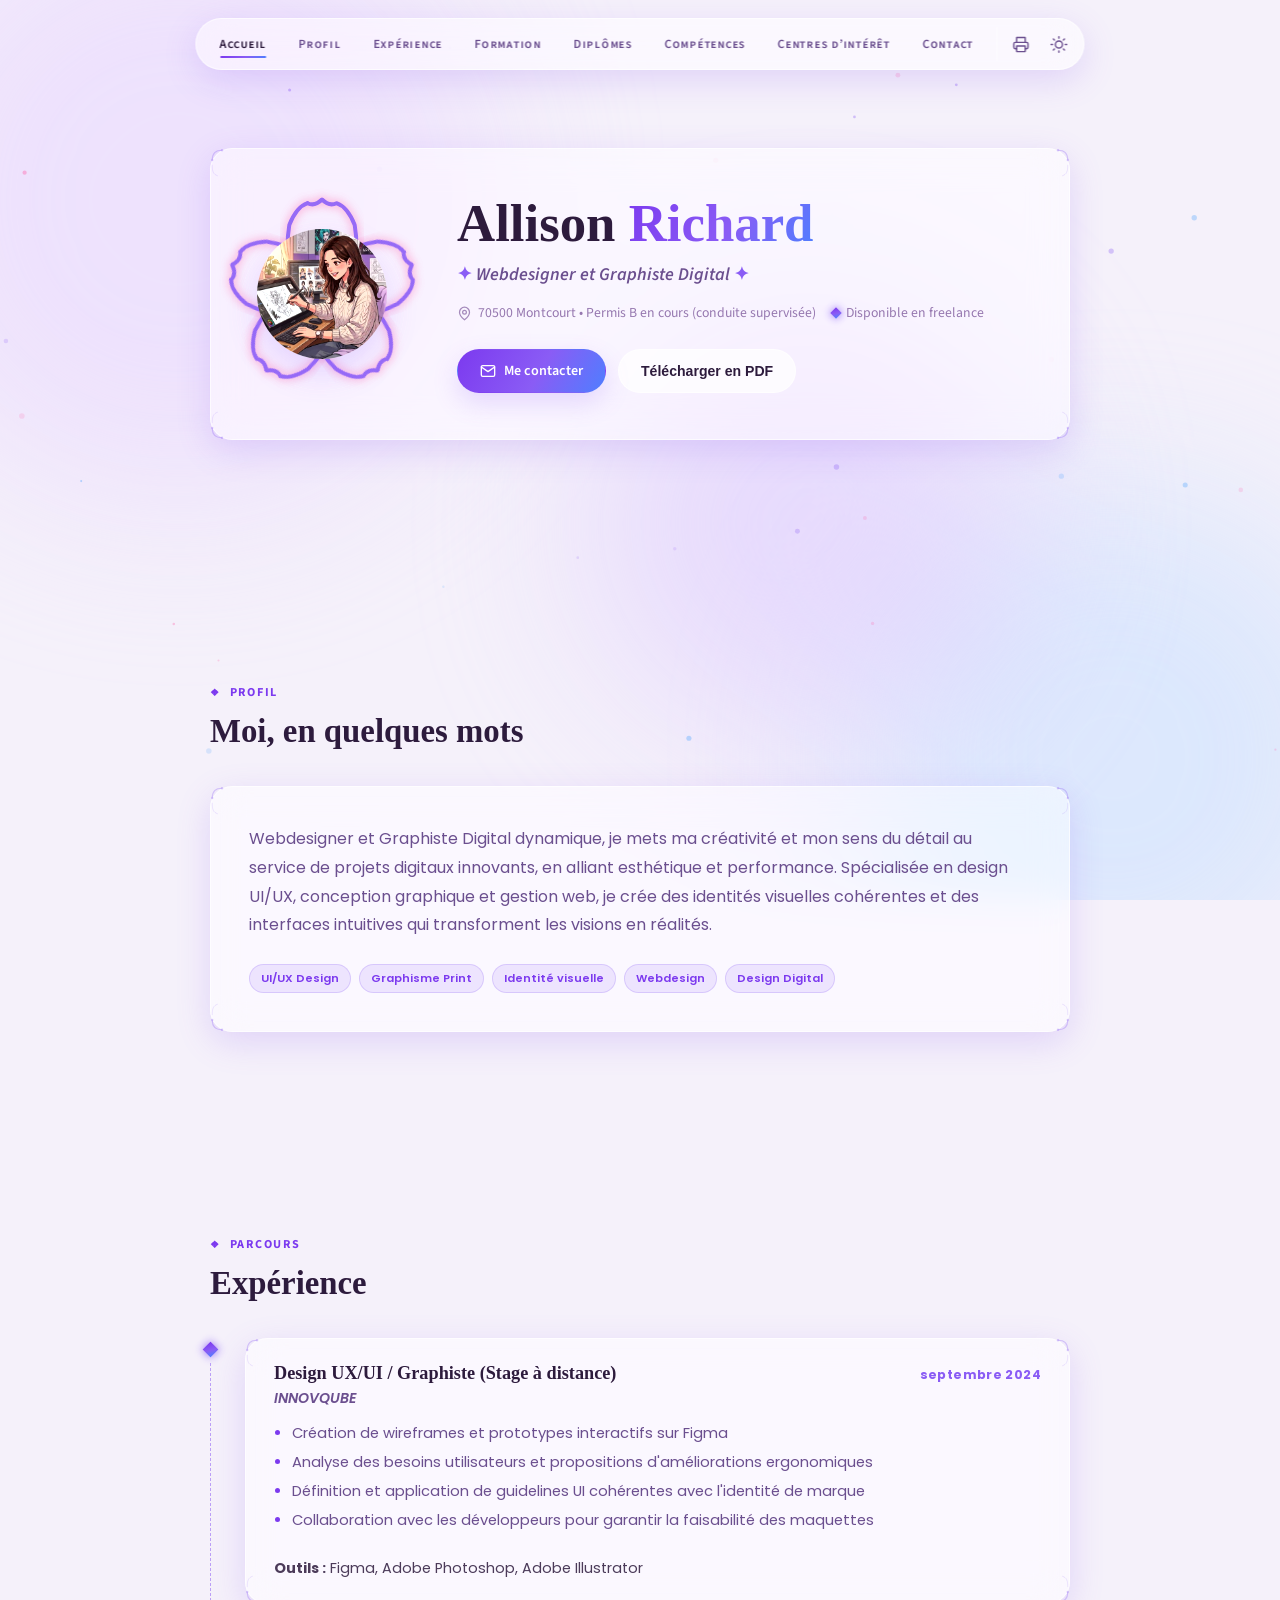
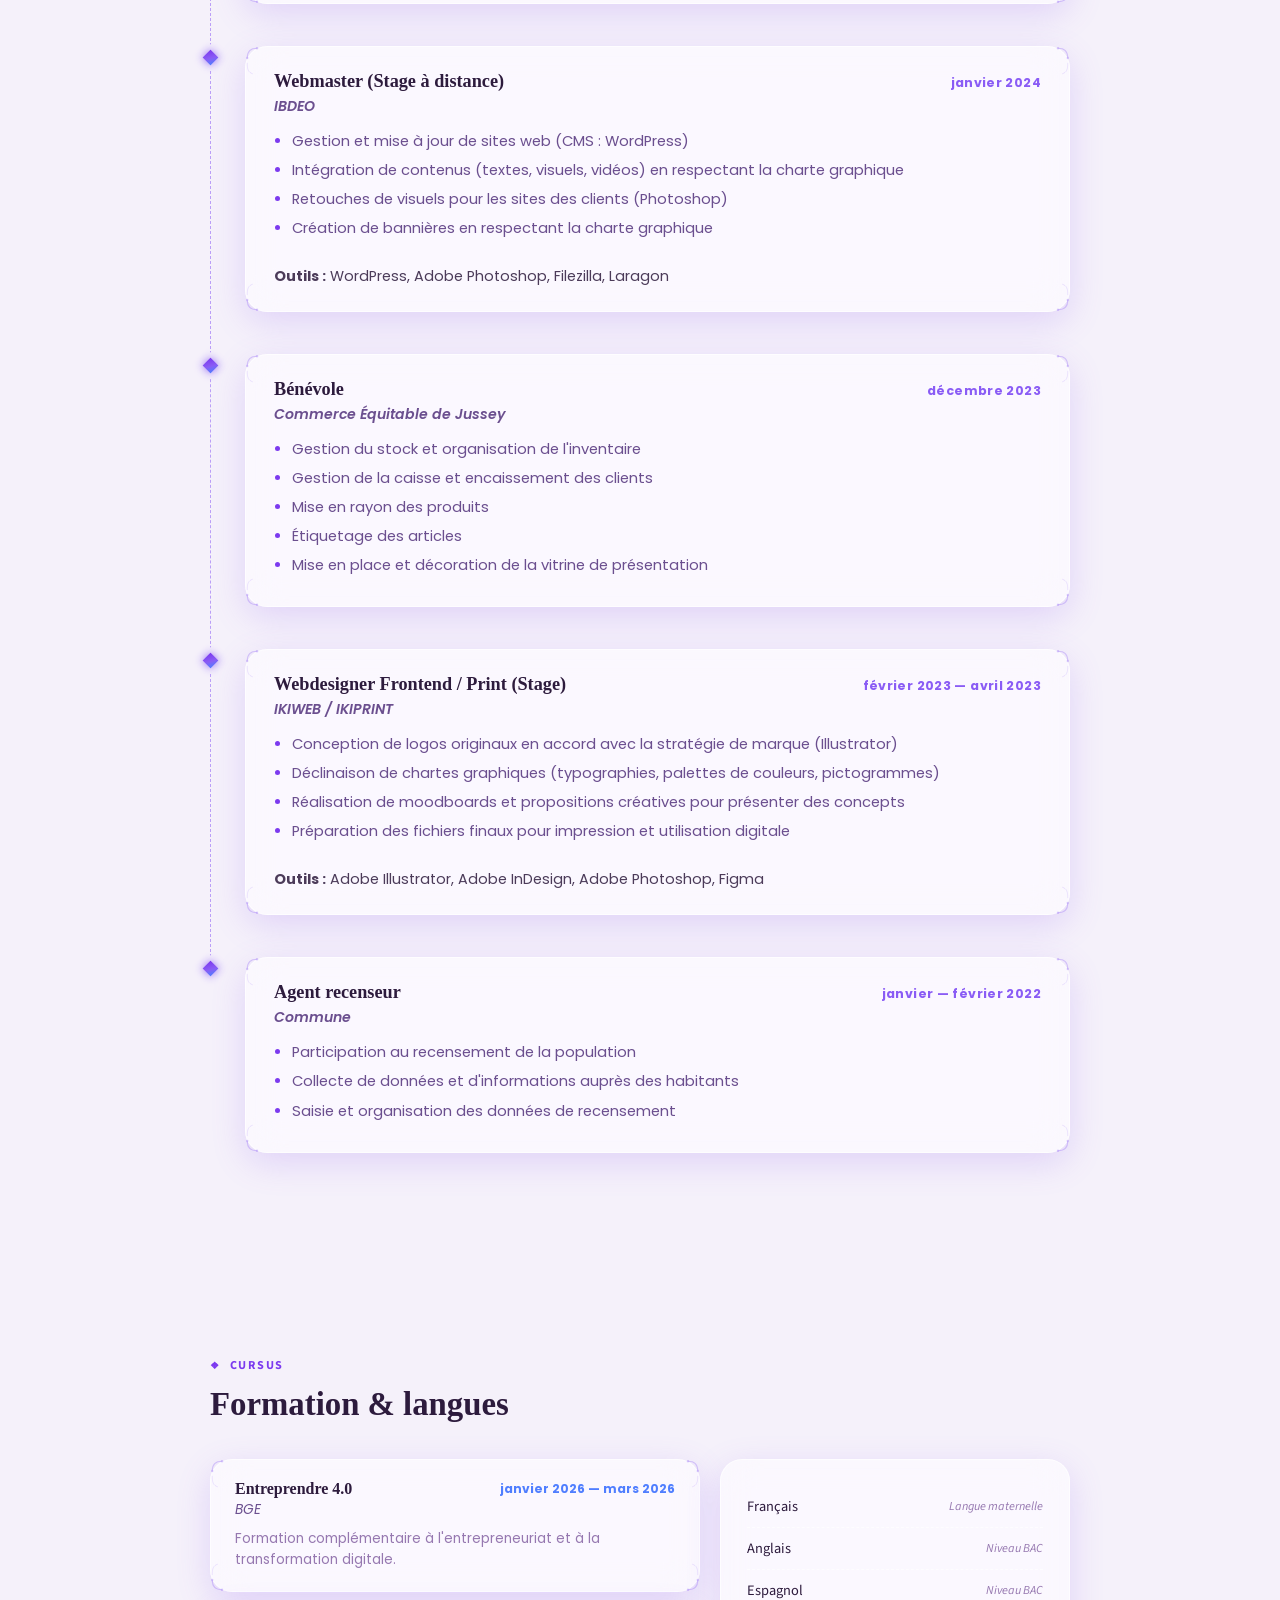
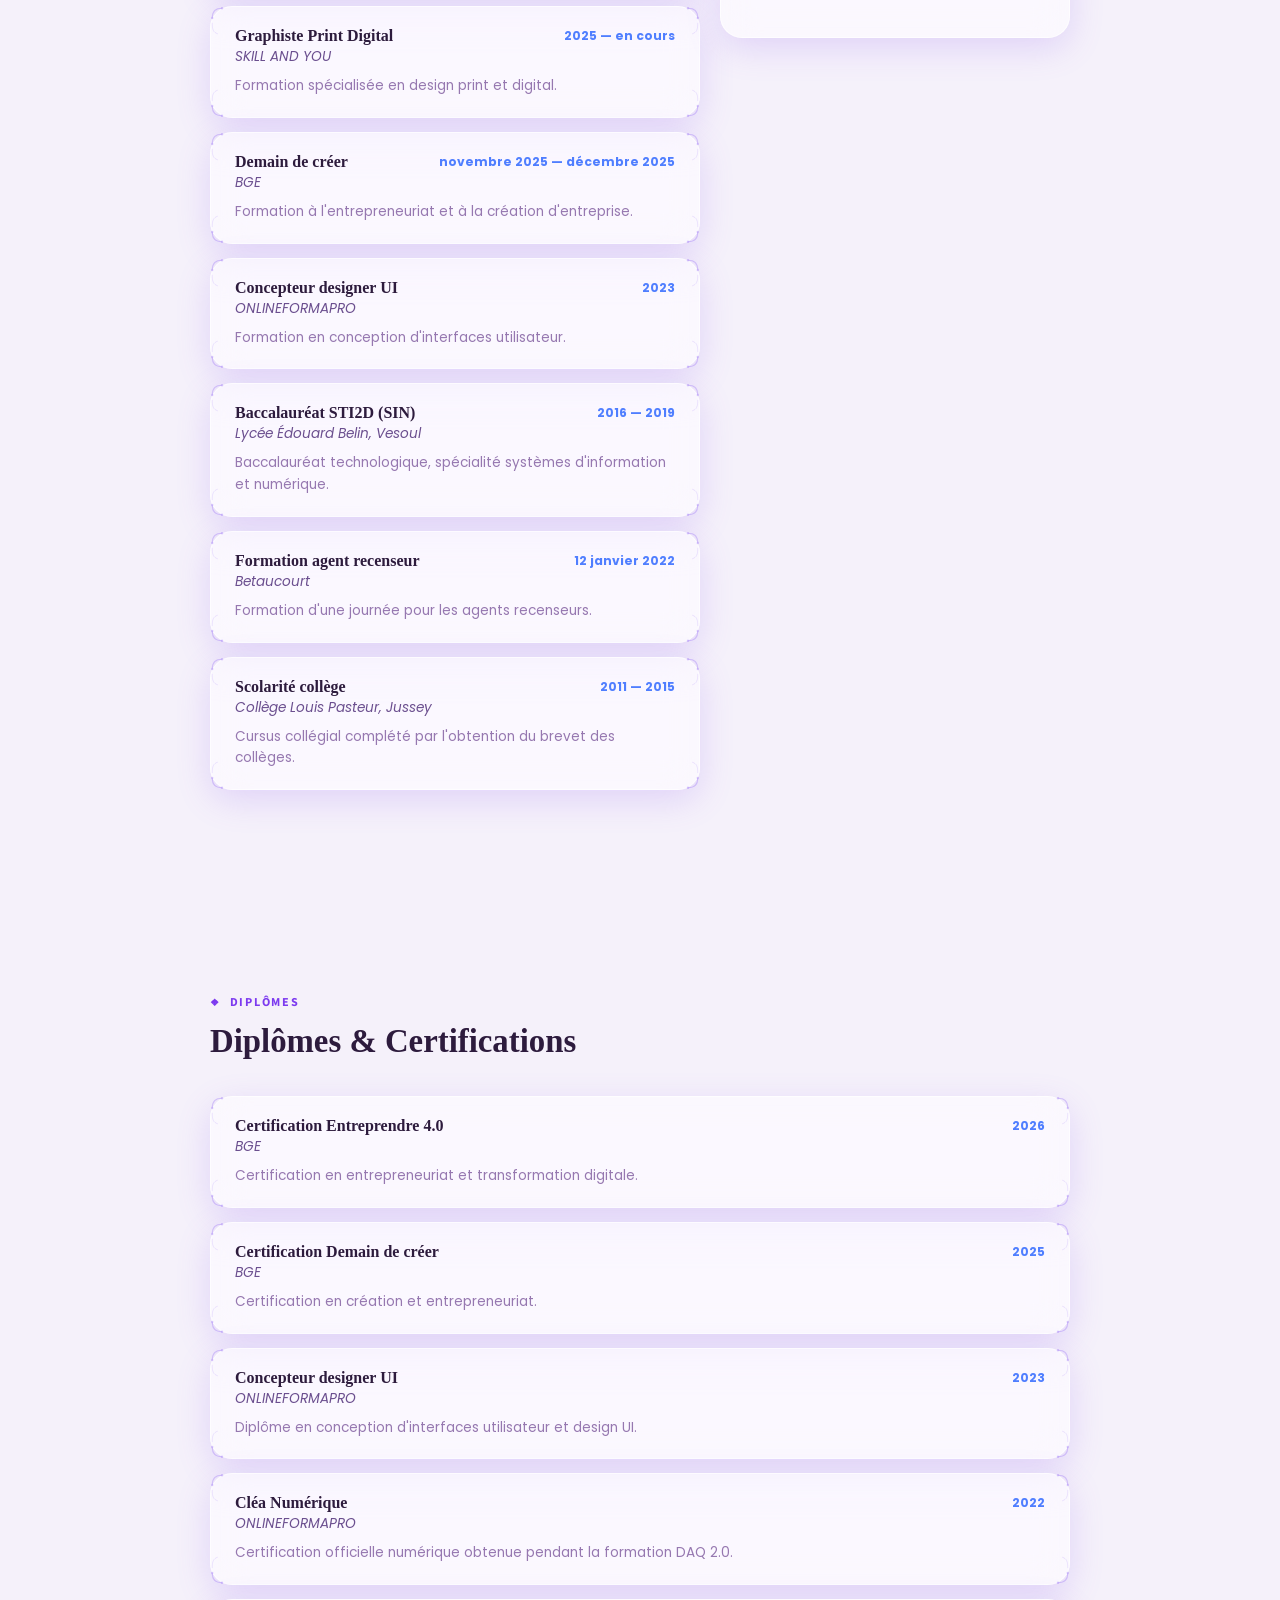
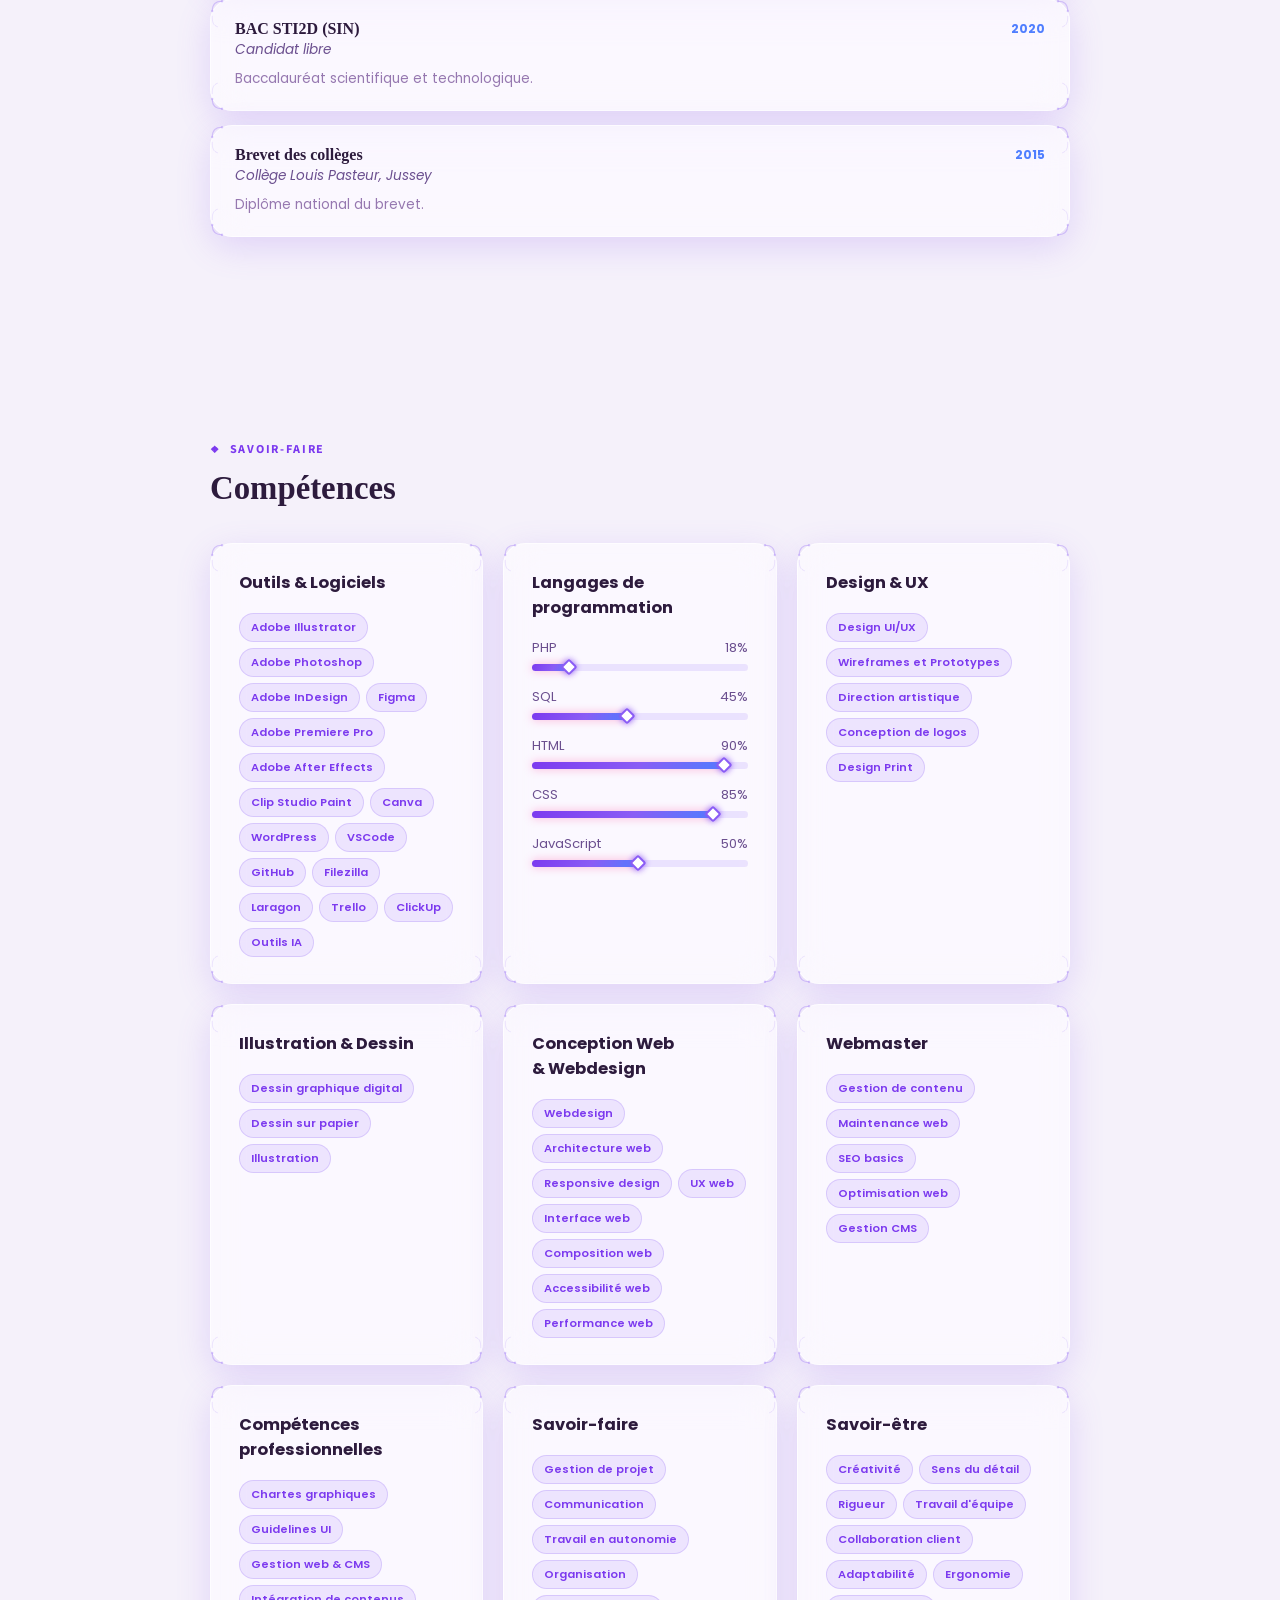
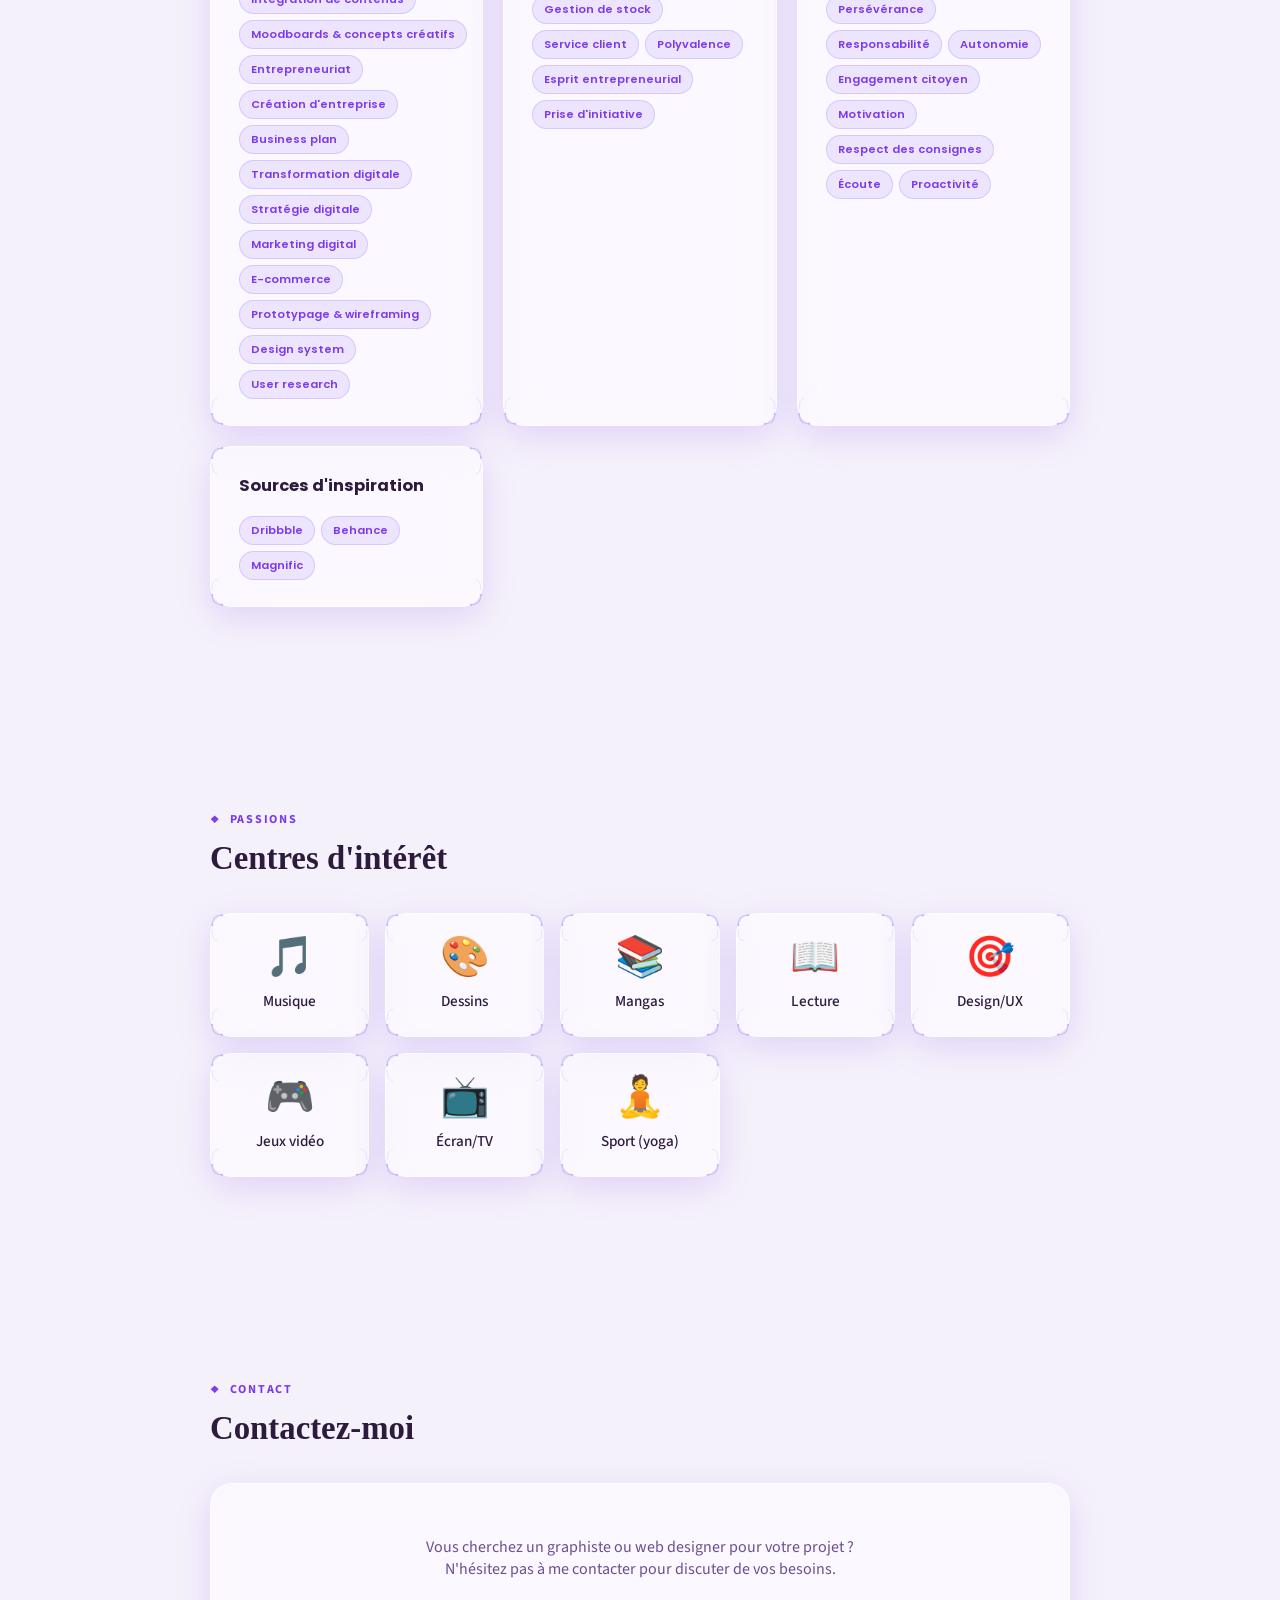
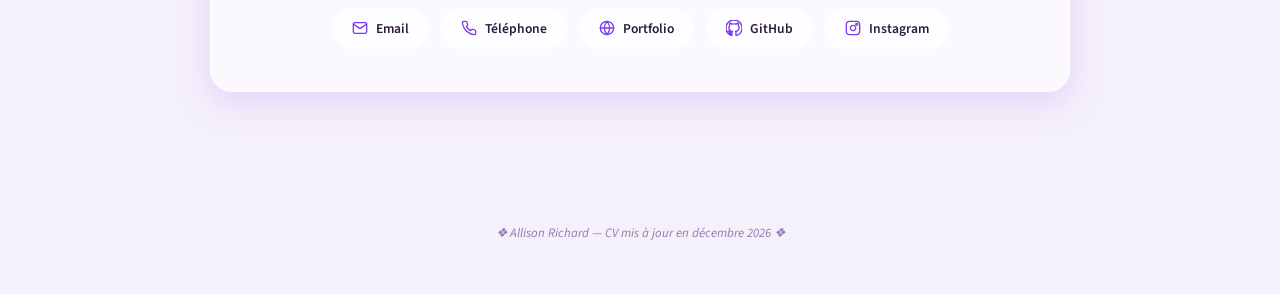
==== commit 014493a0: "Ajuster le hero mobile et affiner la sakura - Supprimer le cadre glassmorphe du hero sur tous les fo" ====
--- a/CV3/index.html
+++ b/CV3/index.html
@@ -40,13 +40,18 @@
 </div>
 
 <div class="topbar glass">
-  <nav aria-label="Navigation du CV">
+  <button class="menu-burger" id="menuToggle" aria-label="Menu de navigation" title="Menu">
+    <span></span>
+    <span></span>
+    <span></span>
+  </button>
+  <nav class="nav-menu" id="navMenu" aria-label="Navigation du CV">
     <a href="#accueil">Accueil</a>
     <a href="#apropos">Profil</a>
     <a href="#experience">Expérience</a>
+    <a href="#formation">Formation</a>
+    <a href="#diplomes">Diplômes</a>
     <a href="#competences">Compétences</a>
-    <a href="#diplomes">Diplômes</a>
-    <a href="#formation">Formation</a>
     <a href="#interets">Centres d’intérêt</a>
     <a href="#contact">Contact</a>
   </nav>
@@ -77,10 +82,13 @@
     <div class="timeline" id="experience-list"></div>
   </section>
 
-  <section id="competences">
-    <p class="eyebrow">Savoir-faire</p>
-    <h2 class="section-title">Compétences</h2>
-    <div class="skills-grid" id="skills-grid"></div>
+  <section id="formation">
+    <p class="eyebrow">Cursus</p>
+    <h2 class="section-title">Formation &amp; langues</h2>
+    <div class="twocol">
+      <div id="education-list"></div>
+      <div class="lang-card glass panel" data-reveal id="lang-list"></div>
+    </div>
   </section>
 
   <section id="diplomes">
@@ -89,13 +97,10 @@
     <div id="diplomes-list"></div>
   </section>
 
-  <section id="formation">
-    <p class="eyebrow">Cursus</p>
-    <h2 class="section-title">Formation &amp; langues</h2>
-    <div class="twocol">
-      <div id="education-list"></div>
-      <div class="lang-card glass panel" data-reveal id="lang-list"></div>
-    </div>
+  <section id="competences">
+    <p class="eyebrow">Savoir-faire</p>
+    <h2 class="section-title">Compétences</h2>
+    <div class="skills-grid" id="skills-grid"></div>
   </section>
 
   <section id="interets">
--- a/CV3/style.css
+++ b/CV3/style.css
@@ -5,6 +5,8 @@
    d'origine, thèmes clair (aube) et sombre (crépuscule).
    ============================================================ */
 
+@import url('https://fonts.googleapis.com/css2?family=Cocogoose:wght@400;600;700&family=Source+Sans+Pro:wght@400;600&family=Poppins:wght@400;600&display=swap');
+
 * { box-sizing: border-box; }
 html { scroll-behavior: smooth; }
 @media (prefers-reduced-motion: reduce) {
@@ -13,8 +15,8 @@
 }
 
 :root {
-  --font-display: "Bodoni MT", "Didot", "Big Caslon", "Georgia", "Times New Roman", serif;
-  --font-body: "Segoe UI", "Optima", "Candara", "Helvetica Neue", sans-serif;
+  --font-display: "Cocogoose", "Georgia", "Times New Roman", sans-serif;
+  --font-body: "Source Sans Pro", "Segoe UI", "Helvetica Neue", sans-serif;
 
   --bg-base: #f5f1fa;
   --bg-blob-pink: #e8d5ff;
@@ -133,6 +135,15 @@
   display: flex; align-items: center; gap: 4px; padding: 8px; border-radius: 999px;
   max-width: calc(100vw - 24px);
 }
+.menu-burger { display: none; width: 34px; height: 34px; border: none; background: transparent; cursor: pointer; flex-direction: column; align-items: center; justify-content: space-around; padding: 6px 0; margin-right: -12px; transition: background 0.2s ease, color 0.2s ease, transform 0.15s ease; color: var(--text-soft); }
+.menu-burger:hover { background: rgba(255, 95, 168, 0.14); color: var(--accent-pink); }
+.menu-burger:active { transform: scale(0.92); }
+.menu-burger span { display: block; width: 20px; height: 2px; background: currentColor; border-radius: 2px; transition: all 0.3s ease; }
+.menu-burger span:nth-child(2) { width: 24px; }
+.menu-burger.active span:nth-child(1) { transform: rotate(45deg) translate(8px, 8px); }
+.menu-burger.active span:nth-child(2) { opacity: 0; }
+.menu-burger.active span:nth-child(3) { transform: rotate(-45deg) translate(8px, -8px); }
+
 .topbar nav { display: flex; gap: 2px; overflow-x: auto; scrollbar-width: none; }
 .topbar nav::-webkit-scrollbar { display: none; }
 .topbar a {
@@ -184,15 +195,13 @@
 .section-title { font-size: clamp(1.55rem, 2.6vw, 2.05rem); font-weight: 700; margin-bottom: 36px; }
 
 /* ---------- Hero ---------- */
-.hero { display: grid; grid-template-columns: auto 1fr; gap: 42px; align-items: center; padding: 46px; }
-
-.avatar-frame { position: relative; width: 148px; height: 148px; flex-shrink: 0; }
+.hero { display: grid; grid-template-columns: auto 1fr; gap: 70px; align-items: center; padding: 46px; margin-bottom: 40px; }
+
+.avatar-frame { position: relative; width: 130px; height: 130px; flex-shrink: 0; }
 .avatar-ring {
-  position: absolute; inset: -8px; border-radius: 50%;
-  background: conic-gradient(from 0deg, var(--accent-pink), var(--accent-violet), var(--accent-blue), var(--accent-pink));
+  position: absolute; inset: -44px; width: 218px; height: 218px;
+  color: var(--accent-pink);
   animation: spin 14s linear infinite;
-  -webkit-mask: radial-gradient(farthest-side, transparent calc(100% - 3px), #000 calc(100% - 3px));
-  mask: radial-gradient(farthest-side, transparent calc(100% - 3px), #000 calc(100% - 3px));
 }
 @keyframes spin { to { transform: rotate(360deg); } }
 .avatar {
@@ -228,10 +237,10 @@
 .hero-title::before { content: "✦ "; color: var(--accent-pink); font-style: normal; }
 .hero-title::after { content: " ✦"; color: var(--accent-pink); font-style: normal; }
 
-.hero-meta { display: flex; flex-wrap: wrap; gap: 16px; margin-top: 16px; font-size: 0.86rem; color: var(--text-faint); }
-.hero-meta span { display: inline-flex; align-items: center; gap: 6px; }
+.hero-meta { display: flex; flex-wrap: nowrap; gap: 16px; margin-top: 16px; font-size: 0.86rem; color: var(--text-faint); }
+.hero-meta span { display: inline-flex; align-items: center; gap: 6px; white-space: nowrap; }
 .hero-meta svg { width: 15px; height: 15px; opacity: 0.85; }
-.status-diamond { width: 8px; height: 8px; background: var(--accent-grad); transform: rotate(45deg); display: inline-block; box-shadow: 0 0 8px var(--accent-pink); }
+.status-diamond { width: 8px; height: 8px; background: var(--accent-grad); transform: rotate(45deg); display: inline-flex; vertical-align: middle; box-shadow: 0 0 8px var(--accent-pink); }
 
 .hero-actions { display: flex; flex-wrap: wrap; gap: 12px; margin-top: 26px; }
 
@@ -248,21 +257,59 @@
 .btn-primary:hover { filter: brightness(1.06); }
 .btn-ghost { background: var(--glass-bg-strong); border-color: var(--glass-border); color: var(--text); }
 
-@media (max-width: 640px) {
-  .hero { grid-template-columns: 1fr; text-align: center; padding: 36px 24px; }
-  .avatar-frame { margin: 0 auto; }
+/* ---------- Mobile responsive (768px et moins) ---------- */
+@media (max-width: 768px) {
+  .menu-burger { display: flex; }
+  .topbar { flex-direction: row; gap: 12px; }
+  .topbar nav { position: fixed; top: 60px; left: 28px; right: 12px; flex-direction: column; background: var(--glass-bg); backdrop-filter: blur(18px); border: 1px solid var(--glass-border); border-radius: var(--radius-lg); max-height: 0; overflow: hidden; padding: 0; display: none; transition: max-height 0.3s ease; z-index: 49; }
+  .topbar nav.active { display: flex; max-height: 500px; padding: 12px 0; }
+  .topbar nav a { padding: 12px 20px; font-size: 0.85rem; border-radius: 0; }
+  .topbar .tools { border-left: 1px solid var(--glass-border); padding-left: 6px; margin-left: 6px; }
+
+  main { padding: 0; margin: 0 auto; max-width: 100%; overflow-x: visible; }
+  section { padding: 60px 16px; width: 100%; }
+  section#accueil { padding: 60px 16px; }
+  h1, h2, h3 { padding: 0; text-align: left; }
+  .section-title { padding: 0; text-align: left; }
+  .hero { grid-template-columns: 1fr; text-align: center; padding: 40px 16px 80px; gap: 20px; margin: 0 auto; justify-items: center; background: transparent !important; border: none !important; box-shadow: none !important; backdrop-filter: none !important; -webkit-backdrop-filter: none !important; }
+  .avatar-frame { margin: 0 auto; width: 110px; height: 110px; }
+  .avatar-ring { inset: -35px; width: 180px; height: 180px; }
+  .hero-name { text-align: center; }
+  .hero-title { text-align: center; }
   .hero-title::before, .hero-title::after { display: inline; }
-  .hero-meta, .hero-actions { justify-content: center; }
+  .hero-meta, .hero-actions { justify-content: center; flex-direction: column; align-items: center; }
+
+  .skills-grid { grid-template-columns: 1fr; }
+  .interets-grid { grid-template-columns: repeat(2, 1fr); gap: 12px; }
+  .contact-grid { flex-direction: column; align-items: center; }
+  .about-card { margin: 0 auto; }
+  .skill-card { margin: 0 auto; }
+  .edu-item { margin: 0 auto; }
+  .contact-card { margin: 0 auto; }
+}
+
+/* ---------- Petit mobile S (480px et moins) ---------- */
+@media (max-width: 480px) {
+  section#accueil { padding: 60px 0; }
+  .hero { background: transparent !important; border: none !important; box-shadow: none !important; backdrop-filter: none !important; -webkit-backdrop-filter: none !important; padding: 40px 0 80px; margin-left: 0; margin-right: 0; }
+  .hero-name { font-size: clamp(1.8rem, 4vw, 2.5rem); }
+  .hero-title { font-size: clamp(0.8rem, 1.5vw, 0.95rem); }
+  .hero-meta { font-size: 0.75rem; }
+  .section-title { font-size: clamp(1.2rem, 2.5vw, 1.5rem); }
+  .about-card p { font-size: 0.9rem; }
+  .skill-card h3 { font-size: 0.9rem; }
 }
 
 /* ---------- À propos ---------- */
-.about-card { padding: 38px; }
+.about-card { padding: 38px; font-family: "Poppins", "Segoe UI", "Helvetica Neue", sans-serif; }
 .about-card p { color: var(--text-soft); line-height: 1.8; font-size: 1rem; }
 .about-tags { display: flex; flex-wrap: wrap; gap: 8px; margin-top: 24px; }
 .tag {
-  font-size: 0.76rem; font-weight: 600; padding: 6px 14px; border-radius: 999px;
+  font-family: "Poppins", "Segoe UI", "Helvetica Neue", sans-serif;
+  font-size: 0.70rem; font-weight: 600; padding: 5px 11px; border-radius: 999px;
   background: rgba(138, 92, 245, 0.12); color: var(--accent-violet);
   border: 1px solid rgba(138, 92, 245, 0.22);
+  white-space: nowrap;
 }
 
 /* ---------- Expérience (journal de quêtes) ---------- */
@@ -274,7 +321,7 @@
   background: var(--accent-grad); transform: rotate(45deg);
   box-shadow: 0 0 10px var(--accent-pink), 0 0 0 4px var(--bg-base);
 }
-.tl-card { padding: 24px 28px; }
+.tl-card { padding: 24px 28px; font-family: "Poppins", "Segoe UI", "Helvetica Neue", sans-serif; }
 .tl-head { display: flex; flex-wrap: wrap; justify-content: space-between; align-items: baseline; gap: 8px 16px; margin-bottom: 4px; }
 .tl-role { font-family: var(--font-display); font-size: 1.14rem; font-weight: 700; }
 .tl-period { font-size: 0.78rem; font-weight: 700; letter-spacing: 0.03em; color: var(--accent-pink); font-variant-numeric: tabular-nums; white-space: nowrap; }
@@ -285,8 +332,8 @@
 
 /* ---------- Compétences (jauges) ---------- */
 .skills-grid { display: grid; grid-template-columns: repeat(auto-fit, minmax(240px, 1fr)); gap: 20px; }
-.skill-card { padding: 26px 28px; }
-.skill-card h3 { font-size: 1.02rem; font-weight: 700; margin-bottom: 18px; }
+.skill-card { padding: 26px 28px; font-family: "Poppins", "Segoe UI", "Helvetica Neue", sans-serif; }
+.skill-card h3 { font-family: "Poppins", "Segoe UI", "Helvetica Neue", sans-serif; font-size: 1.02rem; font-weight: 700; margin-bottom: 18px; }
 .skill-row { margin-bottom: 16px; }
 .skill-row:last-child { margin-bottom: 0; }
 .skill-row-top { display: flex; justify-content: space-between; font-size: 0.82rem; margin-bottom: 6px; color: var(--text-soft); }
@@ -303,13 +350,13 @@
   transform: translateY(-50%) rotate(45deg); border-radius: 2px;
   box-shadow: 0 0 6px var(--accent-pink);
 }
-.soft-tags { display: flex; flex-wrap: wrap; gap: 8px; }
+.soft-tags { display: flex; flex-wrap: wrap; gap: 6px; }
 
 /* ---------- Formation & langues ---------- */
 .twocol { display: grid; grid-template-columns: 1.4fr 1fr; gap: 20px; align-items: start; }
 @media (max-width: 760px) { .twocol { grid-template-columns: 1fr; } }
 
-.edu-item { padding: 20px 24px; margin-bottom: 14px; }
+.edu-item { padding: 20px 24px; margin-bottom: 14px; font-family: "Poppins", "Segoe UI", "Helvetica Neue", sans-serif; }
 .edu-item:last-child { margin-bottom: 0; }
 .edu-top { display: flex; justify-content: space-between; gap: 12px; flex-wrap: wrap; }
 .edu-degree { font-family: var(--font-display); font-weight: 700; font-size: 1rem; }
@@ -324,7 +371,7 @@
 
 /* ---------- Contact ---------- */
 .contact-card { padding: 42px; text-align: center; }
-.contact-card p { color: var(--text-soft); max-width: 46ch; margin: 10px auto 0; }
+.contact-card p { color: var(--text-soft); margin: 10px auto 0; text-align: center; }
 .contact-grid { display: flex; flex-wrap: wrap; justify-content: center; gap: 12px; margin-top: 28px; }
 .contact-pill {
   display: inline-flex; align-items: center; gap: 8px; padding: 10px 19px; border-radius: 999px;
